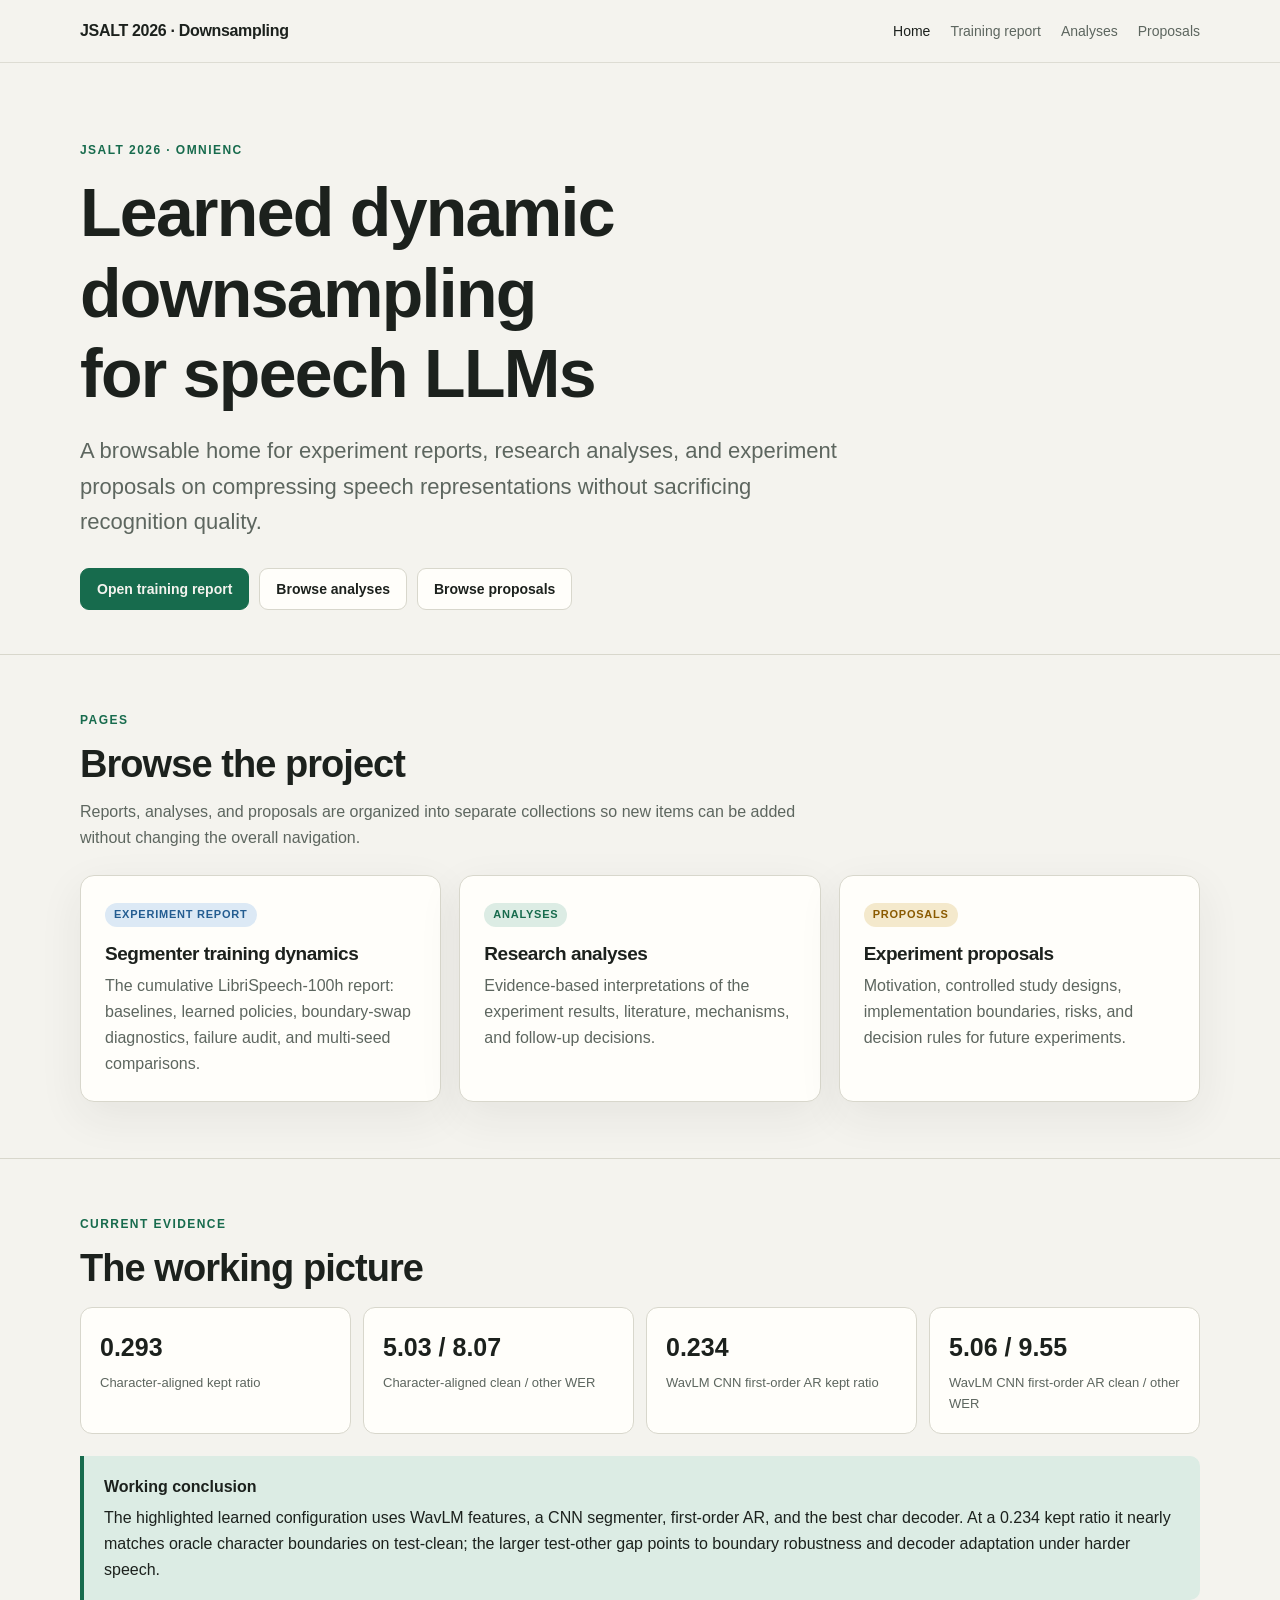
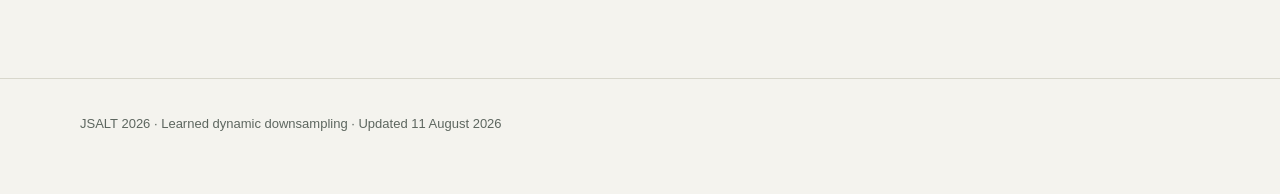
==== index.html @ a6badc4e "Add analyses and proposals collections" ====
<!doctype html>
<html lang="en">
<head>
  <meta charset="utf-8">
  <meta name="viewport" content="width=device-width, initial-scale=1">
  <meta name="description" content="JSALT 2026 research reports on learned dynamic downsampling for speech language models.">
  <title>JSALT 2026 · Speech Downsampling Research</title>
  <link rel="stylesheet" href="assets/site.css">
</head>
<body>
  <nav class="site-nav" aria-label="Primary navigation">
    <div class="nav-inner">
      <a class="brand" href="./">JSALT 2026 · Downsampling</a>
      <div class="nav-links">
        <a href="./" aria-current="page">Home</a>
        <a href="reports/segmenter-training.html">Training report</a>
        <a href="research/">Analyses</a>
        <a href="proposals/">Proposals</a>
      </div>
    </div>
  </nav>

  <main>
    <header class="hero">
      <div class="container">
        <p class="eyebrow">JSALT 2026 · OmniEnc</p>
        <h1>Learned dynamic downsampling for speech LLMs</h1>
        <p class="lede">A browsable home for experiment reports, research analyses, and experiment proposals on compressing speech representations without sacrificing recognition quality.</p>
        <div class="button-row">
          <a class="button primary" href="reports/segmenter-training.html">Open training report</a>
          <a class="button" href="research/">Browse analyses</a>
          <a class="button" href="proposals/">Browse proposals</a>
        </div>
      </div>
    </header>

    <section class="section">
      <div class="container">
        <p class="eyebrow">Pages</p>
        <h2>Browse the project</h2>
        <p class="section-intro">Reports, analyses, and proposals are organized into separate collections so new items can be added without changing the overall navigation.</p>
        <div class="card-grid three">
          <a class="card card-link" href="reports/segmenter-training.html">
            <span class="tag blue">Experiment report</span>
            <h3>Segmenter training dynamics</h3>
            <p>The cumulative LibriSpeech-100h report: baselines, learned policies, boundary-swap diagnostics, failure audit, and multi-seed comparisons.</p>
          </a>
          <a class="card card-link" href="research/">
            <span class="tag green">Analyses</span>
            <h3>Research analyses</h3>
            <p>Evidence-based interpretations of the experiment results, literature, mechanisms, and follow-up decisions.</p>
          </a>
          <a class="card card-link" href="proposals/">
            <span class="tag amber">Proposals</span>
            <h3>Experiment proposals</h3>
            <p>Motivation, controlled study designs, implementation boundaries, risks, and decision rules for future experiments.</p>
          </a>
        </div>
      </div>
    </section>

    <section class="section">
      <div class="container">
        <p class="eyebrow">Current evidence</p>
        <h2>The working picture</h2>
        <div class="stat-grid">
          <div class="stat"><strong>0.293</strong><span>Character-aligned kept ratio</span></div>
          <div class="stat"><strong>5.03 / 8.07</strong><span>Character-aligned clean / other WER</span></div>
          <div class="stat"><strong>0.234</strong><span>WavLM CNN first-order AR kept ratio</span></div>
          <div class="stat"><strong>5.06 / 9.55</strong><span>WavLM CNN first-order AR clean / other WER</span></div>
        </div>
        <div class="callout">
          <strong>Working conclusion</strong>
          <p>The highlighted learned configuration uses WavLM features, a CNN segmenter, first-order AR, and the best char decoder. At a 0.234 kept ratio it nearly matches oracle character boundaries on test-clean; the larger test-other gap points to boundary robustness and decoder adaptation under harder speech.</p>
        </div>
      </div>
    </section>
  </main>

  <footer class="site-footer">
    <div class="container">JSALT 2026 · Learned dynamic downsampling · Updated 11 August 2026</div>
  </footer>
</body>
</html>
---- assets/site.css ----
:root {
  color-scheme: light;
  --bg: #f4f3ee;
  --surface: #fffefa;
  --surface-2: #ebe9df;
  --text: #1c211d;
  --muted: #5d665f;
  --border: #d8d7cc;
  --accent: #176b4d;
  --accent-soft: #dcece4;
  --blue: #245d91;
  --blue-soft: #dce9f5;
  --amber: #8a5a00;
  --amber-soft: #f4e9cc;
  --red: #934239;
  --red-soft: #f4dfdb;
  --shadow: 0 14px 45px rgba(42, 45, 39, 0.07);
}

@media (prefers-color-scheme: dark) {
  :root {
    color-scheme: dark;
    --bg: #121512;
    --surface: #191d1a;
    --surface-2: #242a25;
    --text: #edf1ed;
    --muted: #aab5ac;
    --border: #343c36;
    --accent: #6ac79e;
    --accent-soft: #183c2c;
    --blue: #81b8e8;
    --blue-soft: #1a3349;
    --amber: #edbd66;
    --amber-soft: #493817;
    --red: #e59489;
    --red-soft: #492824;
    --shadow: 0 14px 45px rgba(0, 0, 0, 0.2);
  }
}

* { box-sizing: border-box; }

html {
  scroll-behavior: smooth;
  scroll-padding-top: 84px;
}

body {
  margin: 0;
  background: var(--bg);
  color: var(--text);
  font: 16px/1.62 ui-sans-serif, -apple-system, BlinkMacSystemFont, "Segoe UI", sans-serif;
  -webkit-font-smoothing: antialiased;
}

a { color: var(--accent); }
a:hover { text-decoration-thickness: 2px; }

.site-nav {
  position: sticky;
  top: 0;
  z-index: 20;
  border-bottom: 1px solid color-mix(in srgb, var(--border) 80%, transparent);
  background: color-mix(in srgb, var(--bg) 88%, transparent);
  backdrop-filter: blur(14px);
}

.nav-inner {
  width: min(1120px, calc(100% - 40px));
  min-height: 62px;
  margin: auto;
  display: flex;
  align-items: center;
  gap: 24px;
}

.brand {
  margin-right: auto;
  color: var(--text);
  font-weight: 730;
  letter-spacing: -0.02em;
  text-decoration: none;
}

.nav-links { display: flex; gap: 20px; }
.nav-links a { color: var(--muted); font-size: 14px; text-decoration: none; }
.nav-links a:hover, .nav-links a[aria-current="page"] { color: var(--text); }

.container {
  width: min(1120px, calc(100% - 40px));
  margin: auto;
}

.hero {
  padding: 78px 0 44px;
  border-bottom: 1px solid var(--border);
}

.eyebrow {
  margin: 0 0 12px;
  color: var(--accent);
  font-size: 12px;
  font-weight: 760;
  letter-spacing: 0.12em;
  text-transform: uppercase;
}

h1, h2, h3 {
  line-height: 1.18;
  letter-spacing: -0.025em;
  text-wrap: balance;
}

h1 { max-width: 900px; margin: 0; font-size: clamp(36px, 6vw, 68px); }
h2 { margin: 0 0 16px; font-size: clamp(27px, 3vw, 38px); }
h3 { margin: 0 0 8px; font-size: 19px; }

.lede {
  max-width: 780px;
  margin: 20px 0 0;
  color: var(--muted);
  font-size: clamp(18px, 2vw, 22px);
}

.meta { margin-top: 22px; color: var(--muted); font-size: 13px; }

.button-row { display: flex; flex-wrap: wrap; gap: 10px; margin-top: 28px; }
.button {
  display: inline-flex;
  align-items: center;
  min-height: 42px;
  padding: 0 16px;
  border: 1px solid var(--border);
  border-radius: 9px;
  background: var(--surface);
  color: var(--text);
  font-size: 14px;
  font-weight: 680;
  text-decoration: none;
}
.button.primary { border-color: var(--accent); background: var(--accent); color: var(--bg); }

.section { padding: 56px 0; border-bottom: 1px solid var(--border); }
.section-intro { max-width: 760px; margin: -4px 0 24px; color: var(--muted); }

.card-grid { display: grid; grid-template-columns: repeat(2, 1fr); gap: 18px; }
.card-grid.three { grid-template-columns: repeat(3, 1fr); }
.card {
  min-width: 0;
  padding: 24px;
  border: 1px solid var(--border);
  border-radius: 14px;
  background: var(--surface);
  box-shadow: var(--shadow);
}
.card p { margin: 8px 0 0; color: var(--muted); }
.card .tag { margin-bottom: 16px; }
.card .item-meta { margin-top: 18px; font-size: 12px; }
.card-link { display: block; color: inherit; text-decoration: none; }
.card-link:hover { border-color: var(--accent); transform: translateY(-1px); }

.tag {
  display: inline-flex;
  padding: 3px 9px;
  border-radius: 999px;
  background: var(--surface-2);
  color: var(--muted);
  font-size: 11px;
  font-weight: 760;
  letter-spacing: 0.07em;
  text-transform: uppercase;
}
.tag.green { background: var(--accent-soft); color: var(--accent); }
.tag.blue { background: var(--blue-soft); color: var(--blue); }
.tag.amber { background: var(--amber-soft); color: var(--amber); }

.stat-grid { display: grid; grid-template-columns: repeat(4, 1fr); gap: 12px; }
.stat {
  padding: 19px;
  border: 1px solid var(--border);
  border-radius: 12px;
  background: var(--surface);
}
.stat strong { display: block; font-size: 25px; font-variant-numeric: tabular-nums; }
.stat span { display: block; margin-top: 4px; color: var(--muted); font-size: 13px; }

.callout {
  margin: 22px 0;
  padding: 18px 20px;
  border-left: 4px solid var(--accent);
  border-radius: 0 10px 10px 0;
  background: var(--accent-soft);
}
.callout.amber { border-color: var(--amber); background: var(--amber-soft); }
.callout.red { border-color: var(--red); background: var(--red-soft); }
.callout p { margin: 5px 0 0; }

.prose { max-width: 820px; }
.prose p { margin: 0 0 18px; }
.prose li + li { margin-top: 8px; }

.split { display: grid; grid-template-columns: 220px minmax(0, 820px); gap: 42px; align-items: start; }
.toc { position: sticky; top: 88px; padding: 16px; border-left: 2px solid var(--border); }
.toc strong { display: block; margin-bottom: 9px; font-size: 12px; letter-spacing: .08em; text-transform: uppercase; }
.toc a { display: block; padding: 4px 0; color: var(--muted); font-size: 13px; text-decoration: none; }
.toc a:hover { color: var(--text); }

.table-wrap { overflow-x: auto; margin: 22px 0; border: 1px solid var(--border); border-radius: 12px; }
table { width: 100%; border-collapse: collapse; background: var(--surface); font-size: 14px; }
th, td { padding: 12px 14px; border-bottom: 1px solid var(--border); text-align: left; vertical-align: top; }
tr:last-child td { border-bottom: 0; }
th { color: var(--muted); font-size: 11px; letter-spacing: .07em; text-transform: uppercase; }

.steps { list-style: none; margin: 24px 0; padding: 0; counter-reset: step; }
.steps li { position: relative; margin: 0 0 14px; padding: 18px 20px 18px 64px; border: 1px solid var(--border); border-radius: 12px; background: var(--surface); }
.steps li::before {
  counter-increment: step;
  content: counter(step);
  position: absolute;
  top: 17px;
  left: 18px;
  width: 28px;
  height: 28px;
  display: grid;
  place-items: center;
  border-radius: 50%;
  background: var(--accent-soft);
  color: var(--accent);
  font-weight: 800;
}
.steps strong { display: block; margin-bottom: 4px; }
.steps p { margin: 0; color: var(--muted); }

code, .math {
  font-family: ui-monospace, "SFMono-Regular", Consolas, monospace;
  font-size: .92em;
}
.equation { overflow-x: auto; margin: 14px 0; padding: 14px 16px; border-radius: 9px; background: var(--surface-2); }

details { margin: 16px 0; padding: 16px 18px; border: 1px solid var(--border); border-radius: 10px; background: var(--surface); }
summary { cursor: pointer; font-weight: 720; }

.references { padding-left: 20px; font-size: 14px; }
.references li + li { margin-top: 8px; }

.site-footer { padding: 34px 0 60px; color: var(--muted); font-size: 13px; }

.report-shell { height: 100vh; display: flex; flex-direction: column; overflow: hidden; }
.report-bar {
  flex: 0 0 auto;
  min-height: 52px;
  padding: 8px 18px;
  display: flex;
  align-items: center;
  gap: 16px;
  border-bottom: 1px solid var(--border);
  background: var(--bg);
  overflow-x: auto;
}
.report-bar strong { margin-right: auto; font-size: 14px; }
.report-bar a { color: var(--muted); font-size: 13px; text-decoration: none; }
.report-bar a:hover, .report-bar a[aria-current="page"] { color: var(--text); }
.report-bar strong, .report-bar a { flex: 0 0 auto; white-space: nowrap; }
.report-frame { width: 100%; height: 100%; border: 0; background: var(--surface); }

@media (max-width: 850px) {
  .card-grid.three, .stat-grid { grid-template-columns: repeat(2, 1fr); }
  .split { grid-template-columns: 1fr; }
  .toc { position: static; display: none; }
}

@media (max-width: 620px) {
  .nav-inner, .container { width: min(100% - 28px, 1120px); }
  .nav-links a:not([aria-current="page"]) { display: none; }
  .hero { padding-top: 48px; }
  .card-grid, .card-grid.three, .stat-grid { grid-template-columns: 1fr; }
  .card { padding: 20px; }
  .report-bar span { display: none; }
}

@media print {
  .site-nav, .toc, .button-row { display: none; }
  body { background: white; color: black; }
  .container { width: 100%; }
  .hero { padding-top: 0; }
  .card, .stat, details { box-shadow: none; break-inside: avoid; }
}
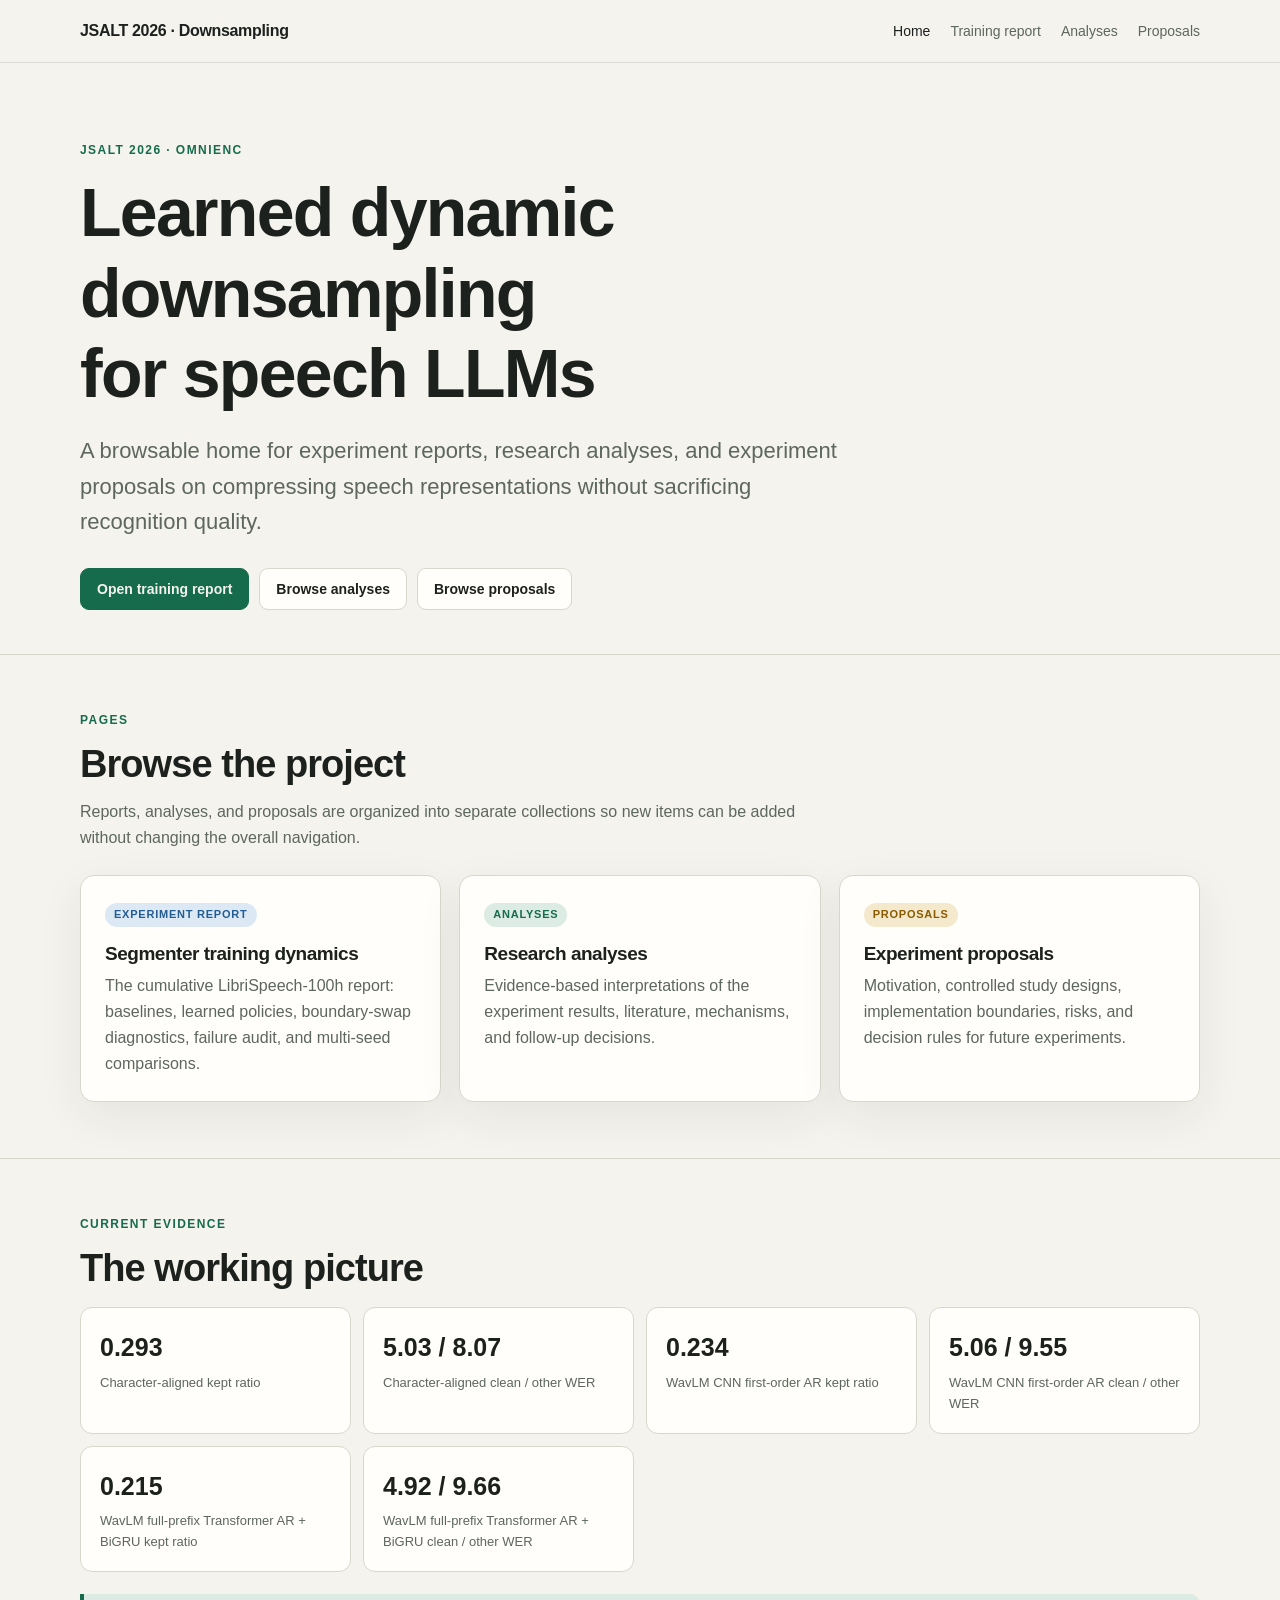
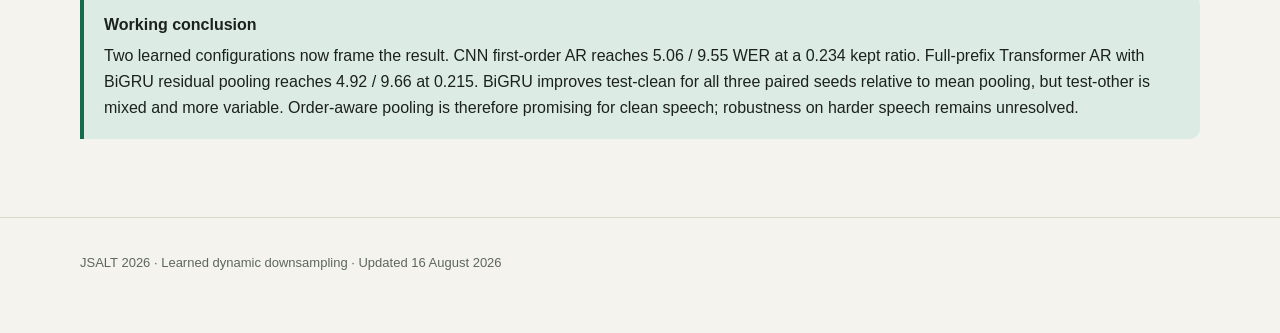
==== commit af13c371: "Add full-prefix Transformer AR pooling results" ====
--- a/index.html
+++ b/index.html
@@ -68,17 +68,19 @@
           <div class="stat"><strong>5.03 / 8.07</strong><span>Character-aligned clean / other WER</span></div>
           <div class="stat"><strong>0.234</strong><span>WavLM CNN first-order AR kept ratio</span></div>
           <div class="stat"><strong>5.06 / 9.55</strong><span>WavLM CNN first-order AR clean / other WER</span></div>
+          <div class="stat"><strong>0.215</strong><span>WavLM full-prefix Transformer AR + BiGRU kept ratio</span></div>
+          <div class="stat"><strong>4.92 / 9.66</strong><span>WavLM full-prefix Transformer AR + BiGRU clean / other WER</span></div>
         </div>
         <div class="callout">
           <strong>Working conclusion</strong>
-          <p>The highlighted learned configuration uses WavLM features, a CNN segmenter, first-order AR, and the best char decoder. At a 0.234 kept ratio it nearly matches oracle character boundaries on test-clean; the larger test-other gap points to boundary robustness and decoder adaptation under harder speech.</p>
+          <p>Two learned configurations now frame the result. CNN first-order AR reaches 5.06 / 9.55 WER at a 0.234 kept ratio. Full-prefix Transformer AR with BiGRU residual pooling reaches 4.92 / 9.66 at 0.215. BiGRU improves test-clean for all three paired seeds relative to mean pooling, but test-other is mixed and more variable. Order-aware pooling is therefore promising for clean speech; robustness on harder speech remains unresolved.</p>
         </div>
       </div>
     </section>
   </main>
 
   <footer class="site-footer">
-    <div class="container">JSALT 2026 · Learned dynamic downsampling · Updated 11 August 2026</div>
+    <div class="container">JSALT 2026 · Learned dynamic downsampling · Updated 16 August 2026</div>
   </footer>
 </body>
 </html>
--- a/assets/site.css
+++ b/assets/site.css
@@ -207,9 +207,21 @@
 
 .table-wrap { overflow-x: auto; margin: 22px 0; border: 1px solid var(--border); border-radius: 12px; }
 table { width: 100%; border-collapse: collapse; background: var(--surface); font-size: 14px; }
+caption { padding: 11px 14px; color: var(--muted); font-size: 13px; text-align: left; caption-side: bottom; }
 th, td { padding: 12px 14px; border-bottom: 1px solid var(--border); text-align: left; vertical-align: top; }
 tr:last-child td { border-bottom: 0; }
 th { color: var(--muted); font-size: 11px; letter-spacing: .07em; text-transform: uppercase; }
+
+.analysis-figure { margin: 28px 0; }
+.analysis-figure img {
+  display: block;
+  width: 100%;
+  height: auto;
+  border: 1px solid var(--border);
+  border-radius: 12px;
+  background: white;
+}
+.analysis-figure figcaption { margin-top: 10px; color: var(--muted); font-size: 13px; }
 
 .steps { list-style: none; margin: 24px 0; padding: 0; counter-reset: step; }
 .steps li { position: relative; margin: 0 0 14px; padding: 18px 20px 18px 64px; border: 1px solid var(--border); border-radius: 12px; background: var(--surface); }
@@ -236,6 +248,8 @@
   font-size: .92em;
 }
 .equation { overflow-x: auto; margin: 14px 0; padding: 14px 16px; border-radius: 9px; background: var(--surface-2); }
+.equation mjx-container[display="true"] { margin: 0 !important; }
+mjx-container { max-width: 100%; }
 
 details { margin: 16px 0; padding: 16px 18px; border: 1px solid var(--border); border-radius: 10px; background: var(--surface); }
 summary { cursor: pointer; font-weight: 720; }
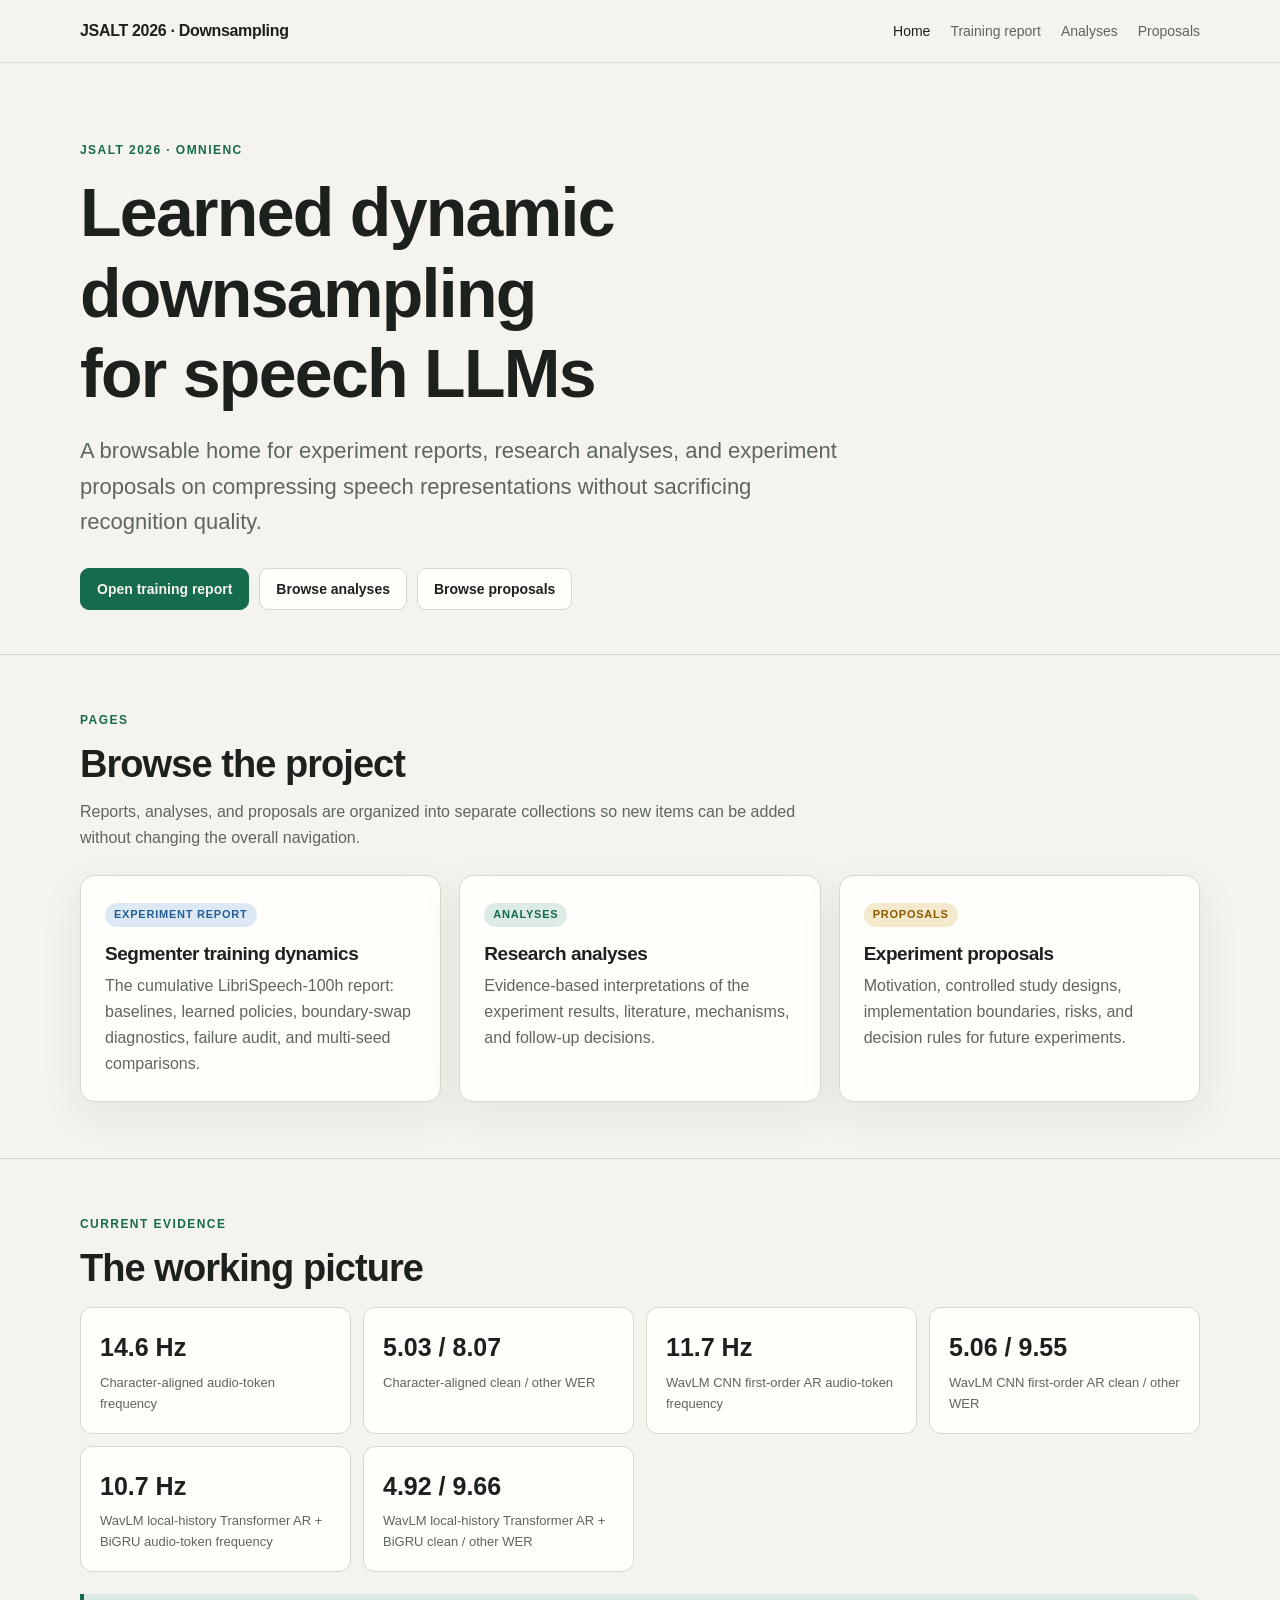
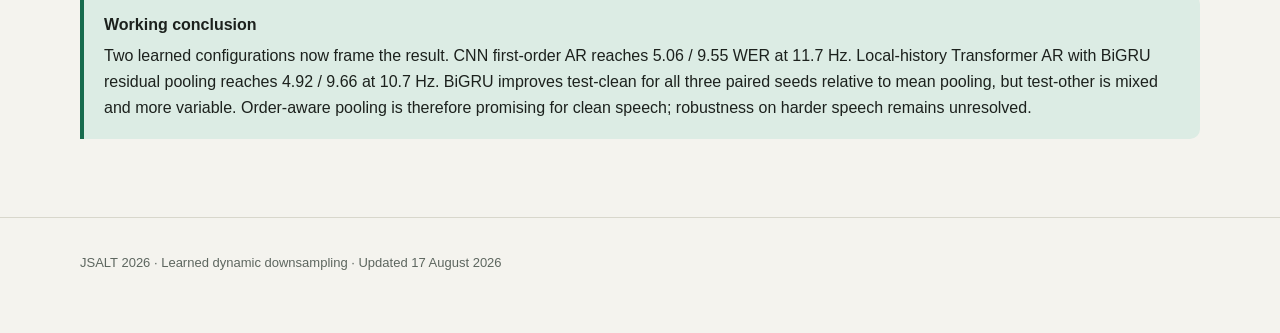
==== commit f3315d15: "Document BiGRU pooling and report compression in Hz" ====
--- a/index.html
+++ b/index.html
@@ -64,23 +64,23 @@
         <p class="eyebrow">Current evidence</p>
         <h2>The working picture</h2>
         <div class="stat-grid">
-          <div class="stat"><strong>0.293</strong><span>Character-aligned kept ratio</span></div>
+          <div class="stat"><strong>14.6 Hz</strong><span>Character-aligned audio-token frequency</span></div>
           <div class="stat"><strong>5.03 / 8.07</strong><span>Character-aligned clean / other WER</span></div>
-          <div class="stat"><strong>0.234</strong><span>WavLM CNN first-order AR kept ratio</span></div>
+          <div class="stat"><strong>11.7 Hz</strong><span>WavLM CNN first-order AR audio-token frequency</span></div>
           <div class="stat"><strong>5.06 / 9.55</strong><span>WavLM CNN first-order AR clean / other WER</span></div>
-          <div class="stat"><strong>0.215</strong><span>WavLM full-prefix Transformer AR + BiGRU kept ratio</span></div>
-          <div class="stat"><strong>4.92 / 9.66</strong><span>WavLM full-prefix Transformer AR + BiGRU clean / other WER</span></div>
+          <div class="stat"><strong>10.7 Hz</strong><span>WavLM local-history Transformer AR + BiGRU audio-token frequency</span></div>
+          <div class="stat"><strong>4.92 / 9.66</strong><span>WavLM local-history Transformer AR + BiGRU clean / other WER</span></div>
         </div>
         <div class="callout">
           <strong>Working conclusion</strong>
-          <p>Two learned configurations now frame the result. CNN first-order AR reaches 5.06 / 9.55 WER at a 0.234 kept ratio. Full-prefix Transformer AR with BiGRU residual pooling reaches 4.92 / 9.66 at 0.215. BiGRU improves test-clean for all three paired seeds relative to mean pooling, but test-other is mixed and more variable. Order-aware pooling is therefore promising for clean speech; robustness on harder speech remains unresolved.</p>
+          <p>Two learned configurations now frame the result. CNN first-order AR reaches 5.06 / 9.55 WER at 11.7 Hz. Local-history Transformer AR with BiGRU residual pooling reaches 4.92 / 9.66 at 10.7 Hz. BiGRU improves test-clean for all three paired seeds relative to mean pooling, but test-other is mixed and more variable. Order-aware pooling is therefore promising for clean speech; robustness on harder speech remains unresolved.</p>
         </div>
       </div>
     </section>
   </main>
 
   <footer class="site-footer">
-    <div class="container">JSALT 2026 · Learned dynamic downsampling · Updated 16 August 2026</div>
+    <div class="container">JSALT 2026 · Learned dynamic downsampling · Updated 17 August 2026</div>
   </footer>
 </body>
 </html>
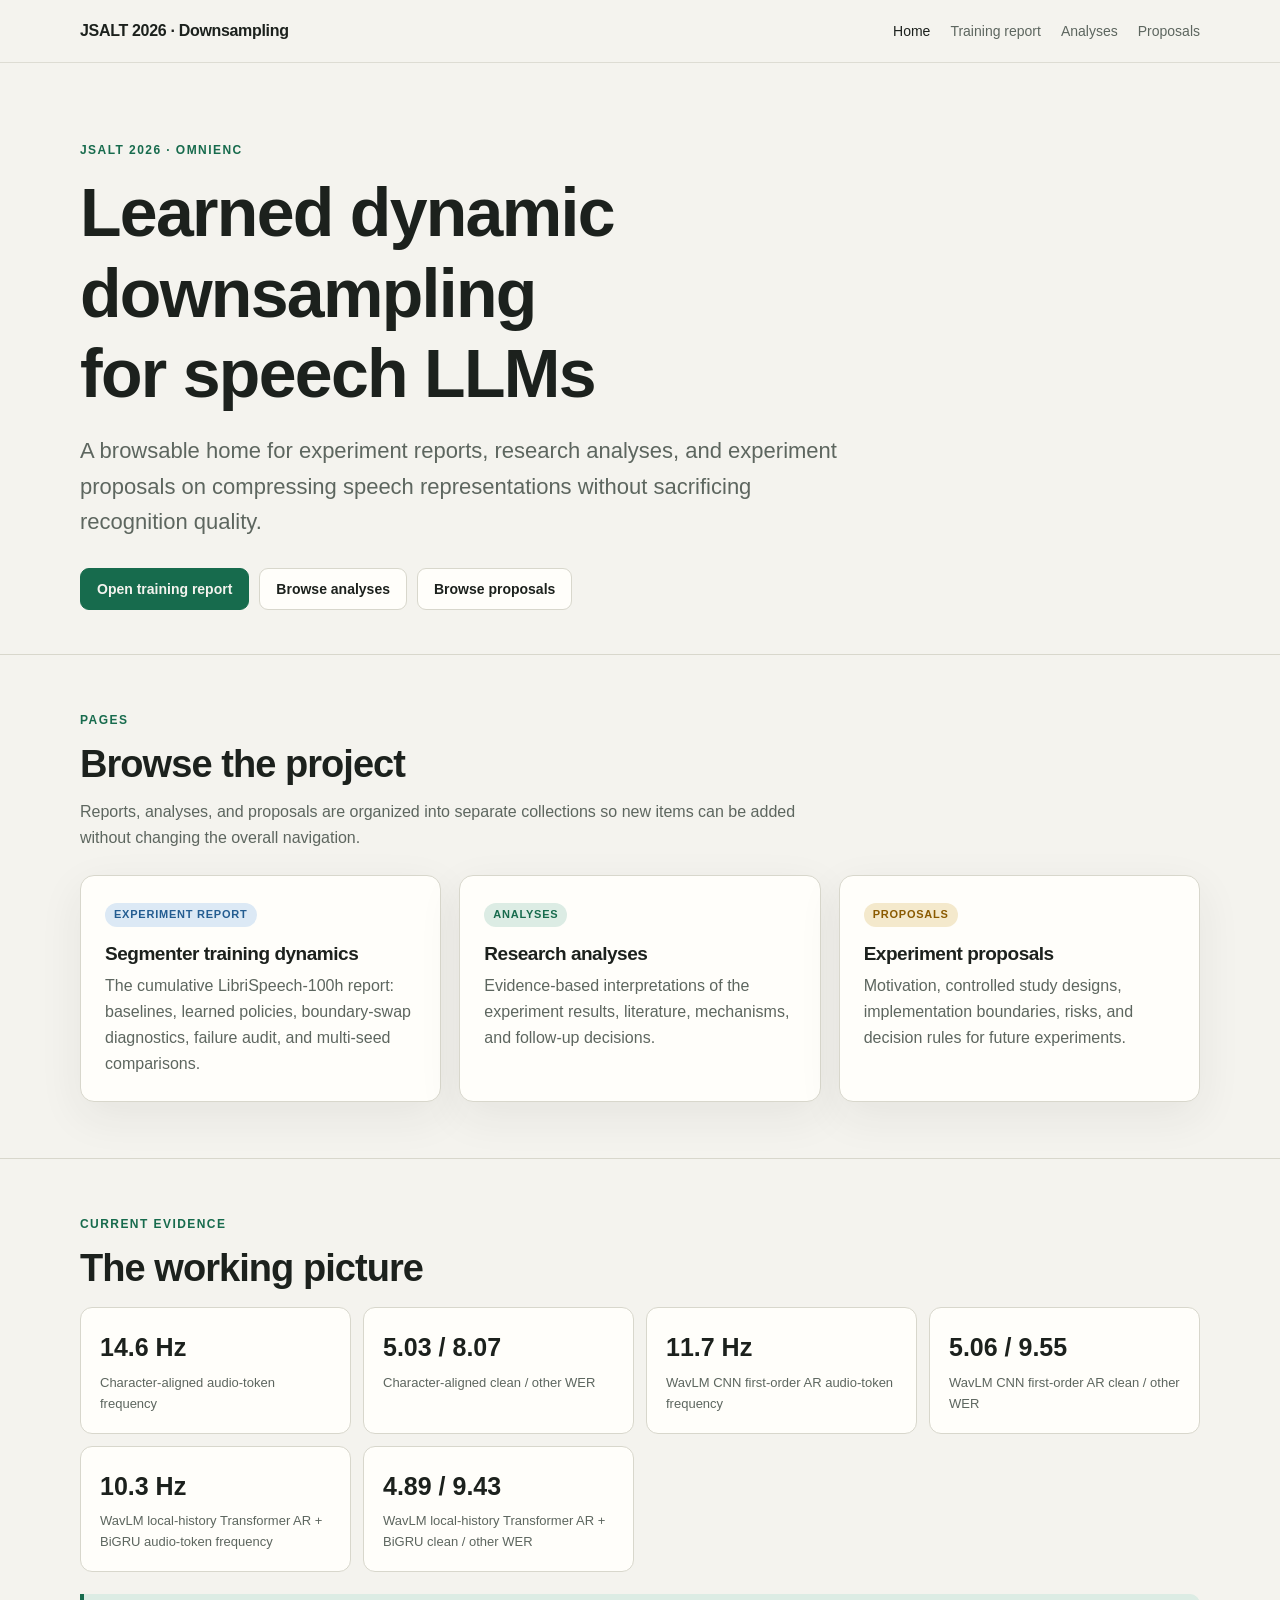
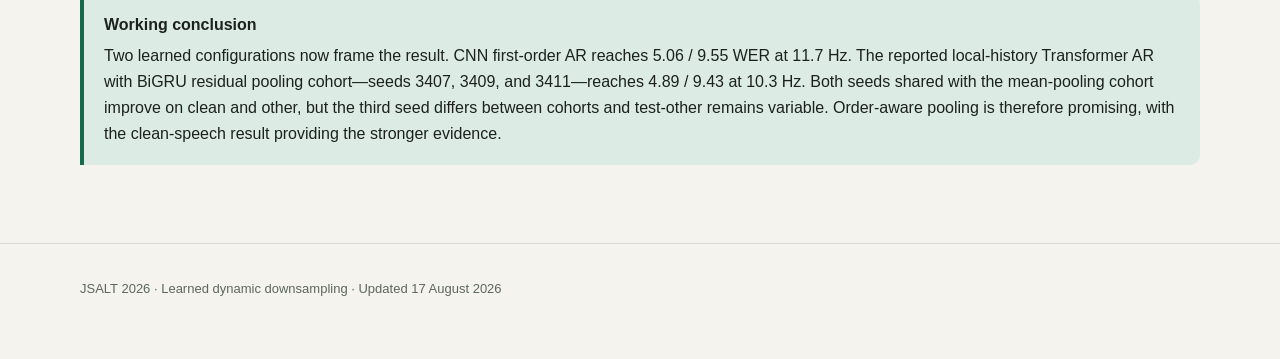
==== commit 801ae794: "Report selected BiGRU seed cohort" ====
--- a/index.html
+++ b/index.html
@@ -68,12 +68,12 @@
           <div class="stat"><strong>5.03 / 8.07</strong><span>Character-aligned clean / other WER</span></div>
           <div class="stat"><strong>11.7 Hz</strong><span>WavLM CNN first-order AR audio-token frequency</span></div>
           <div class="stat"><strong>5.06 / 9.55</strong><span>WavLM CNN first-order AR clean / other WER</span></div>
-          <div class="stat"><strong>10.7 Hz</strong><span>WavLM local-history Transformer AR + BiGRU audio-token frequency</span></div>
-          <div class="stat"><strong>4.92 / 9.66</strong><span>WavLM local-history Transformer AR + BiGRU clean / other WER</span></div>
+          <div class="stat"><strong>10.3 Hz</strong><span>WavLM local-history Transformer AR + BiGRU audio-token frequency</span></div>
+          <div class="stat"><strong>4.89 / 9.43</strong><span>WavLM local-history Transformer AR + BiGRU clean / other WER</span></div>
         </div>
         <div class="callout">
           <strong>Working conclusion</strong>
-          <p>Two learned configurations now frame the result. CNN first-order AR reaches 5.06 / 9.55 WER at 11.7 Hz. Local-history Transformer AR with BiGRU residual pooling reaches 4.92 / 9.66 at 10.7 Hz. BiGRU improves test-clean for all three paired seeds relative to mean pooling, but test-other is mixed and more variable. Order-aware pooling is therefore promising for clean speech; robustness on harder speech remains unresolved.</p>
+          <p>Two learned configurations now frame the result. CNN first-order AR reaches 5.06 / 9.55 WER at 11.7 Hz. The reported local-history Transformer AR with BiGRU residual pooling cohort—seeds 3407, 3409, and 3411—reaches 4.89 / 9.43 at 10.3 Hz. Both seeds shared with the mean-pooling cohort improve on clean and other, but the third seed differs between cohorts and test-other remains variable. Order-aware pooling is therefore promising, with the clean-speech result providing the stronger evidence.</p>
         </div>
       </div>
     </section>
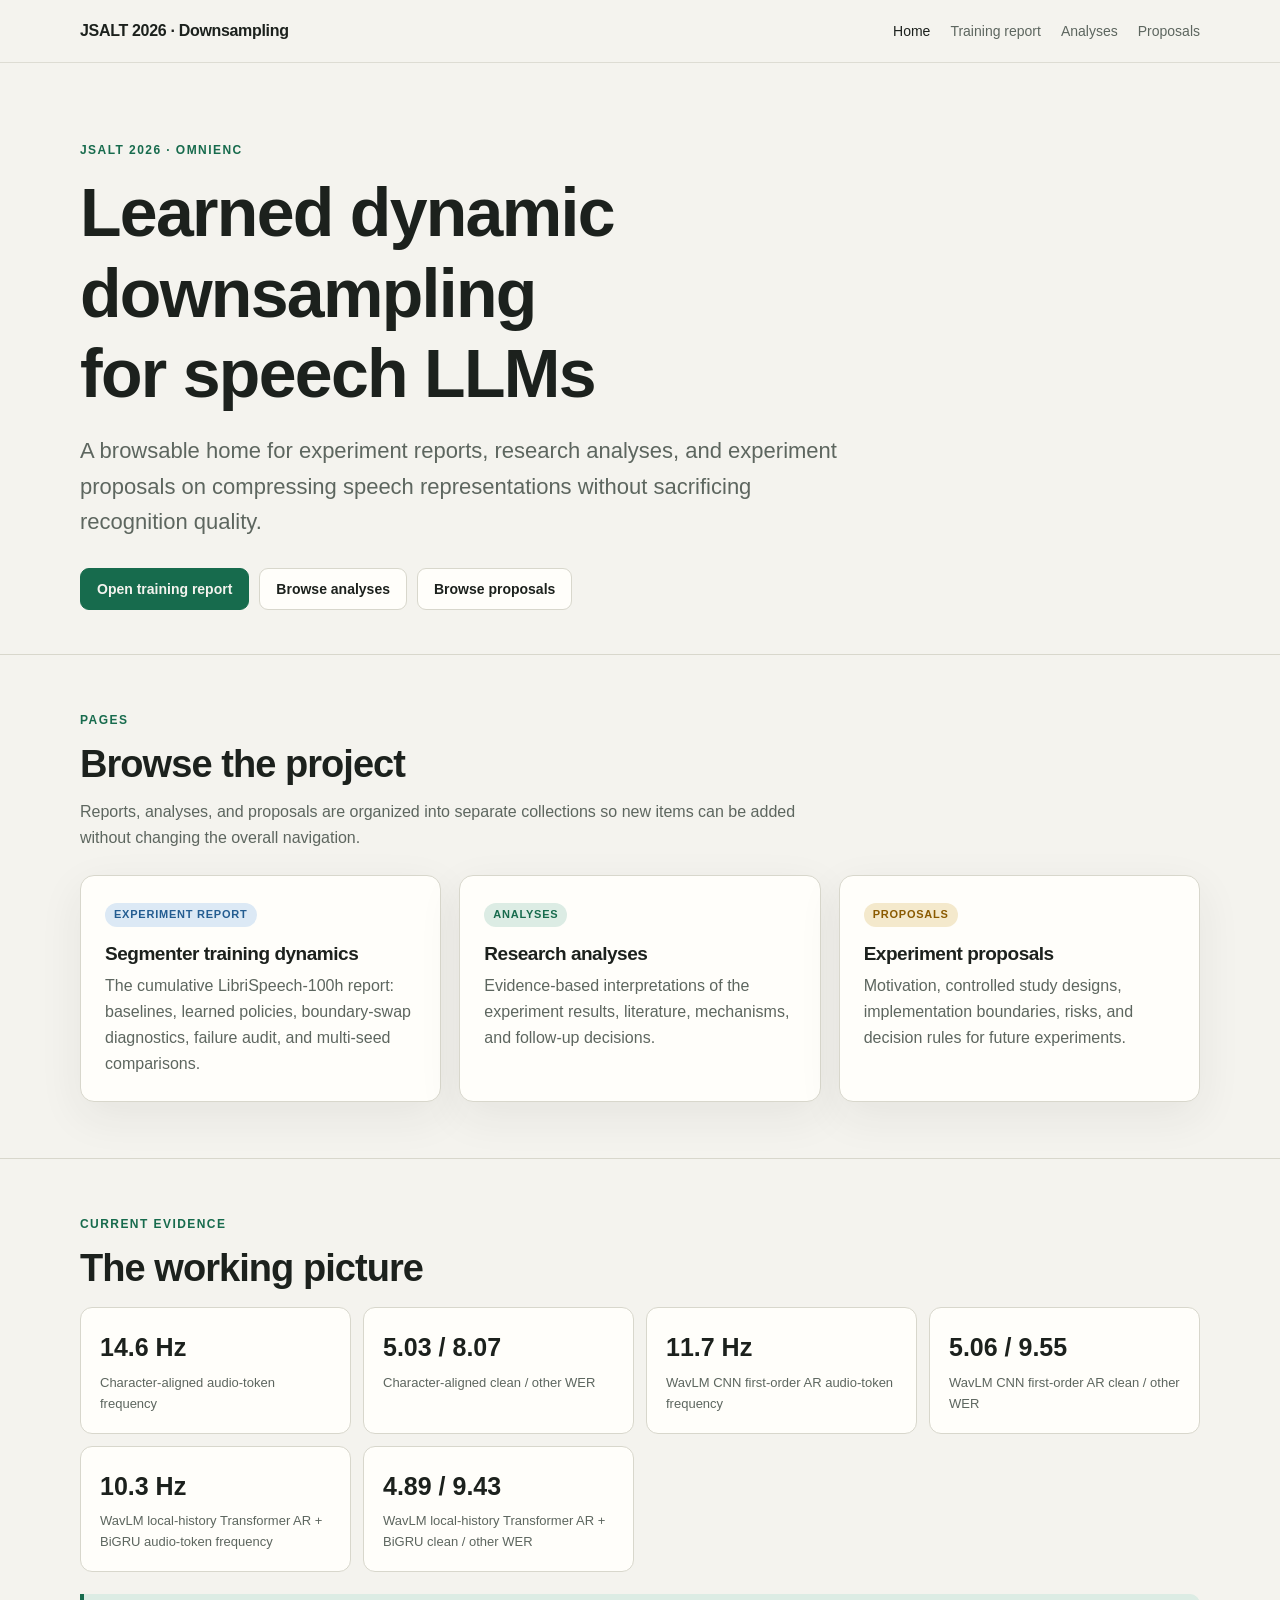
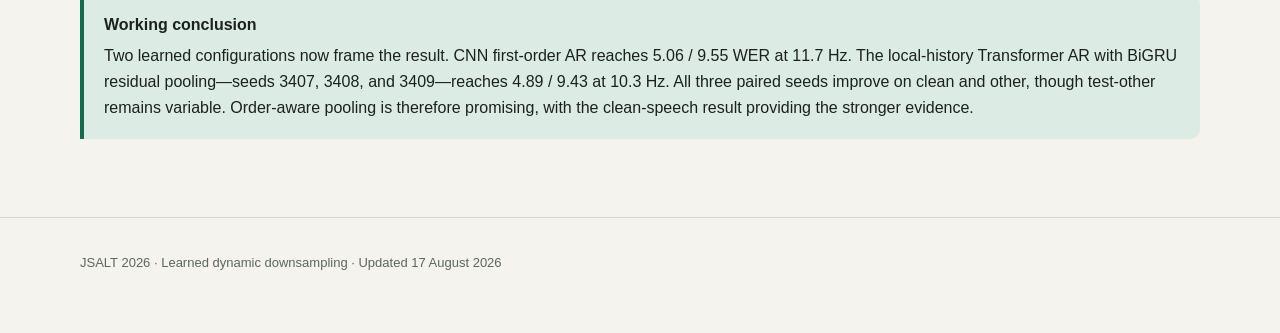
==== commit 6598cf41: "Update report with comprehensive system overview" ====
--- a/index.html
+++ b/index.html
@@ -73,7 +73,7 @@
         </div>
         <div class="callout">
           <strong>Working conclusion</strong>
-          <p>Two learned configurations now frame the result. CNN first-order AR reaches 5.06 / 9.55 WER at 11.7 Hz. The reported local-history Transformer AR with BiGRU residual pooling cohort—seeds 3407, 3409, and 3411—reaches 4.89 / 9.43 at 10.3 Hz. Both seeds shared with the mean-pooling cohort improve on clean and other, but the third seed differs between cohorts and test-other remains variable. Order-aware pooling is therefore promising, with the clean-speech result providing the stronger evidence.</p>
+          <p>Two learned configurations now frame the result. CNN first-order AR reaches 5.06 / 9.55 WER at 11.7 Hz. The local-history Transformer AR with BiGRU residual pooling—seeds 3407, 3408, and 3409—reaches 4.89 / 9.43 at 10.3 Hz. All three paired seeds improve on clean and other, though test-other remains variable. Order-aware pooling is therefore promising, with the clean-speech result providing the stronger evidence.</p>
         </div>
       </div>
     </section>
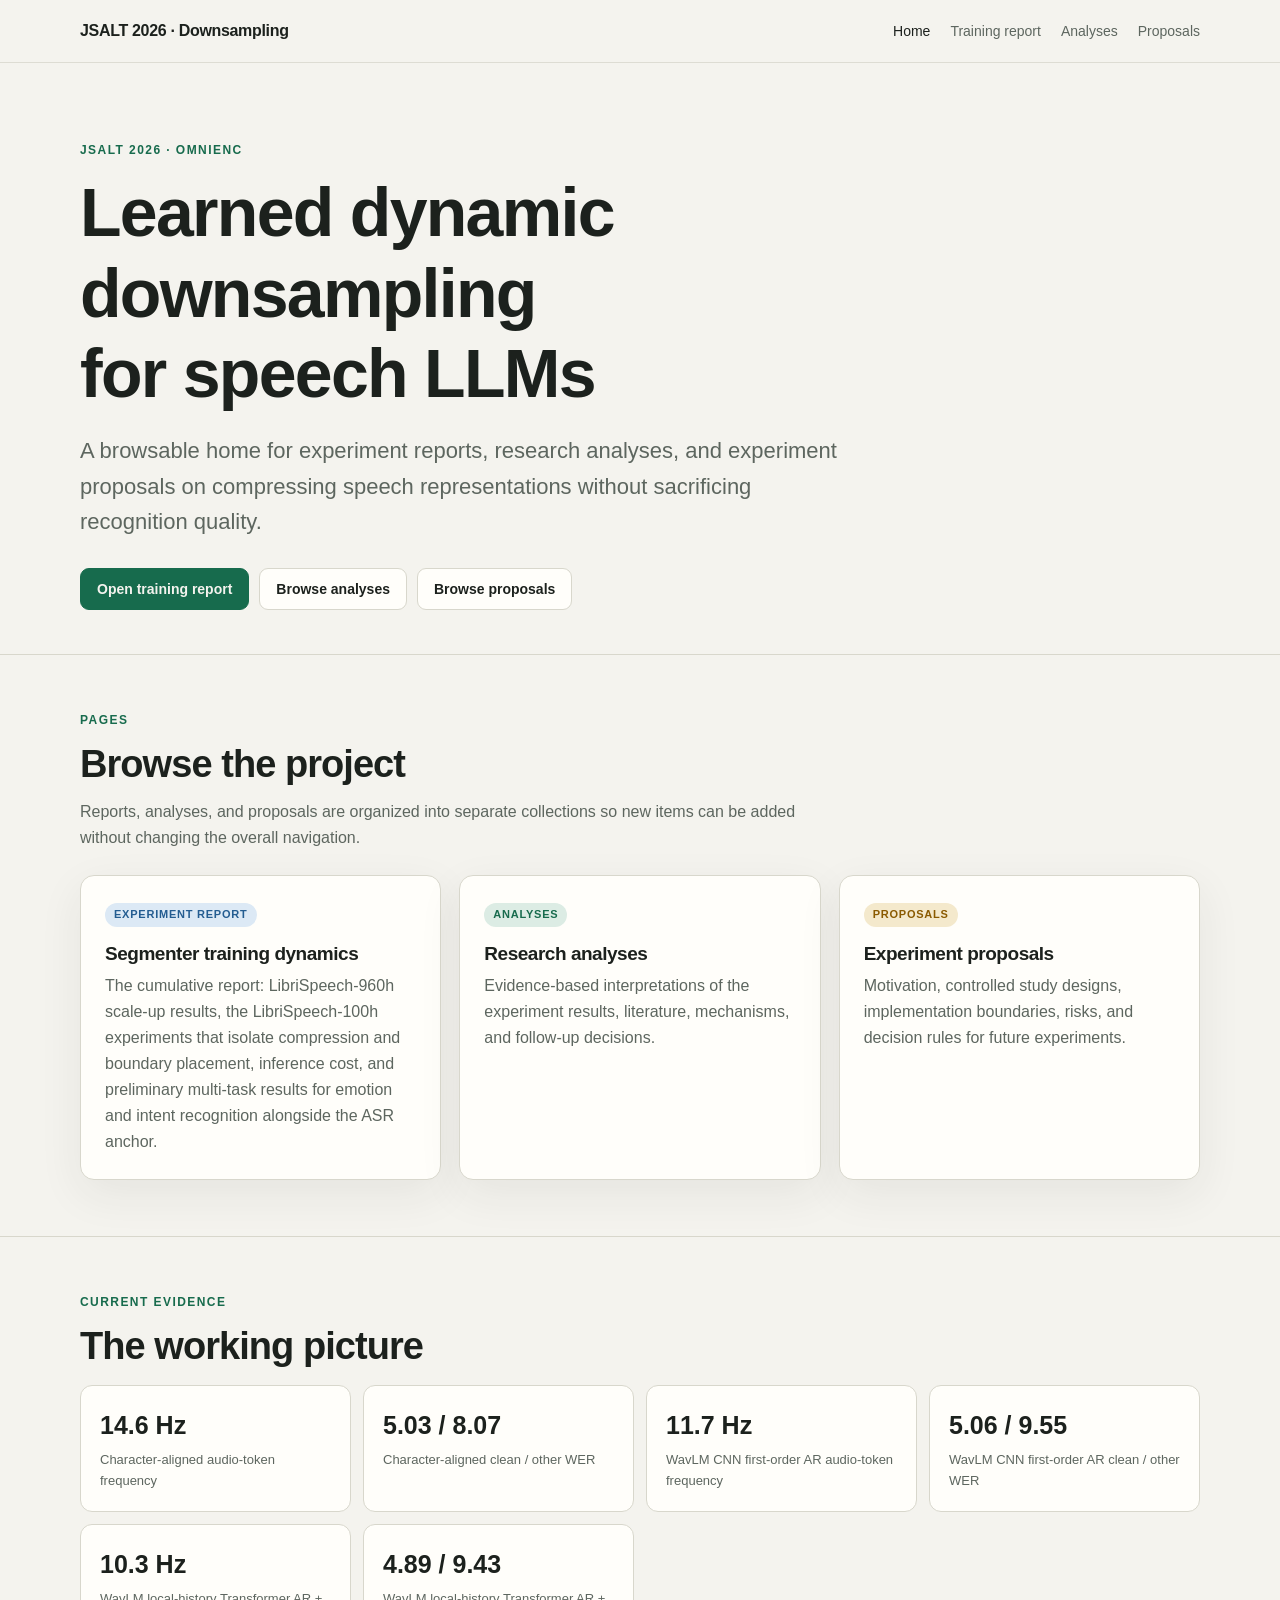
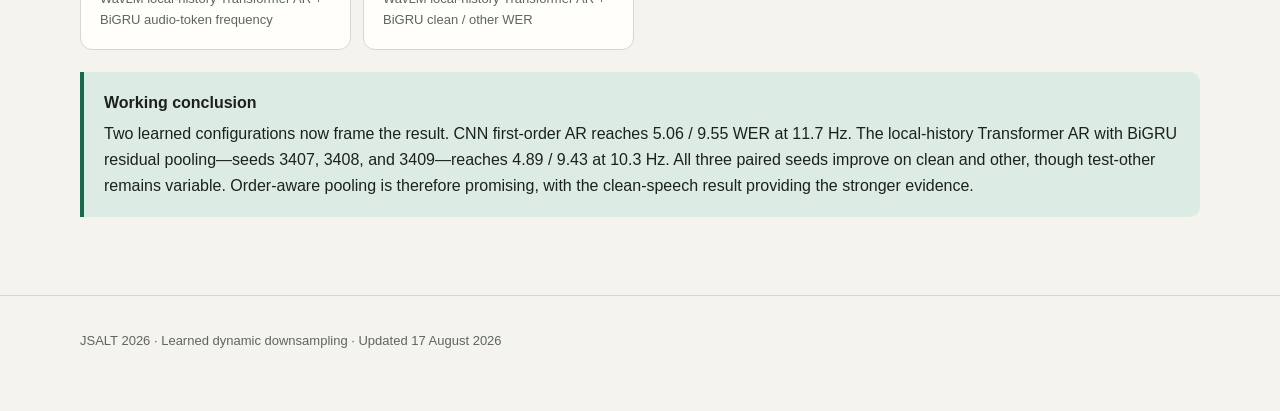
==== commit 01b9f624: "Publish WIP non-ASR multi-task results in the training report Adds a work-in-progress section at the" ====
--- a/index.html
+++ b/index.html
@@ -43,7 +43,7 @@
           <a class="card card-link" href="reports/segmenter-training.html">
             <span class="tag blue">Experiment report</span>
             <h3>Segmenter training dynamics</h3>
-            <p>The cumulative LibriSpeech-100h report: baselines, learned policies, boundary-swap diagnostics, failure audit, and multi-seed comparisons.</p>
+            <p>The cumulative report: LibriSpeech-960h scale-up results, the LibriSpeech-100h experiments that isolate compression and boundary placement, inference cost, and preliminary multi-task results for emotion and intent recognition alongside the ASR anchor.</p>
           </a>
           <a class="card card-link" href="research/">
             <span class="tag green">Analyses</span>
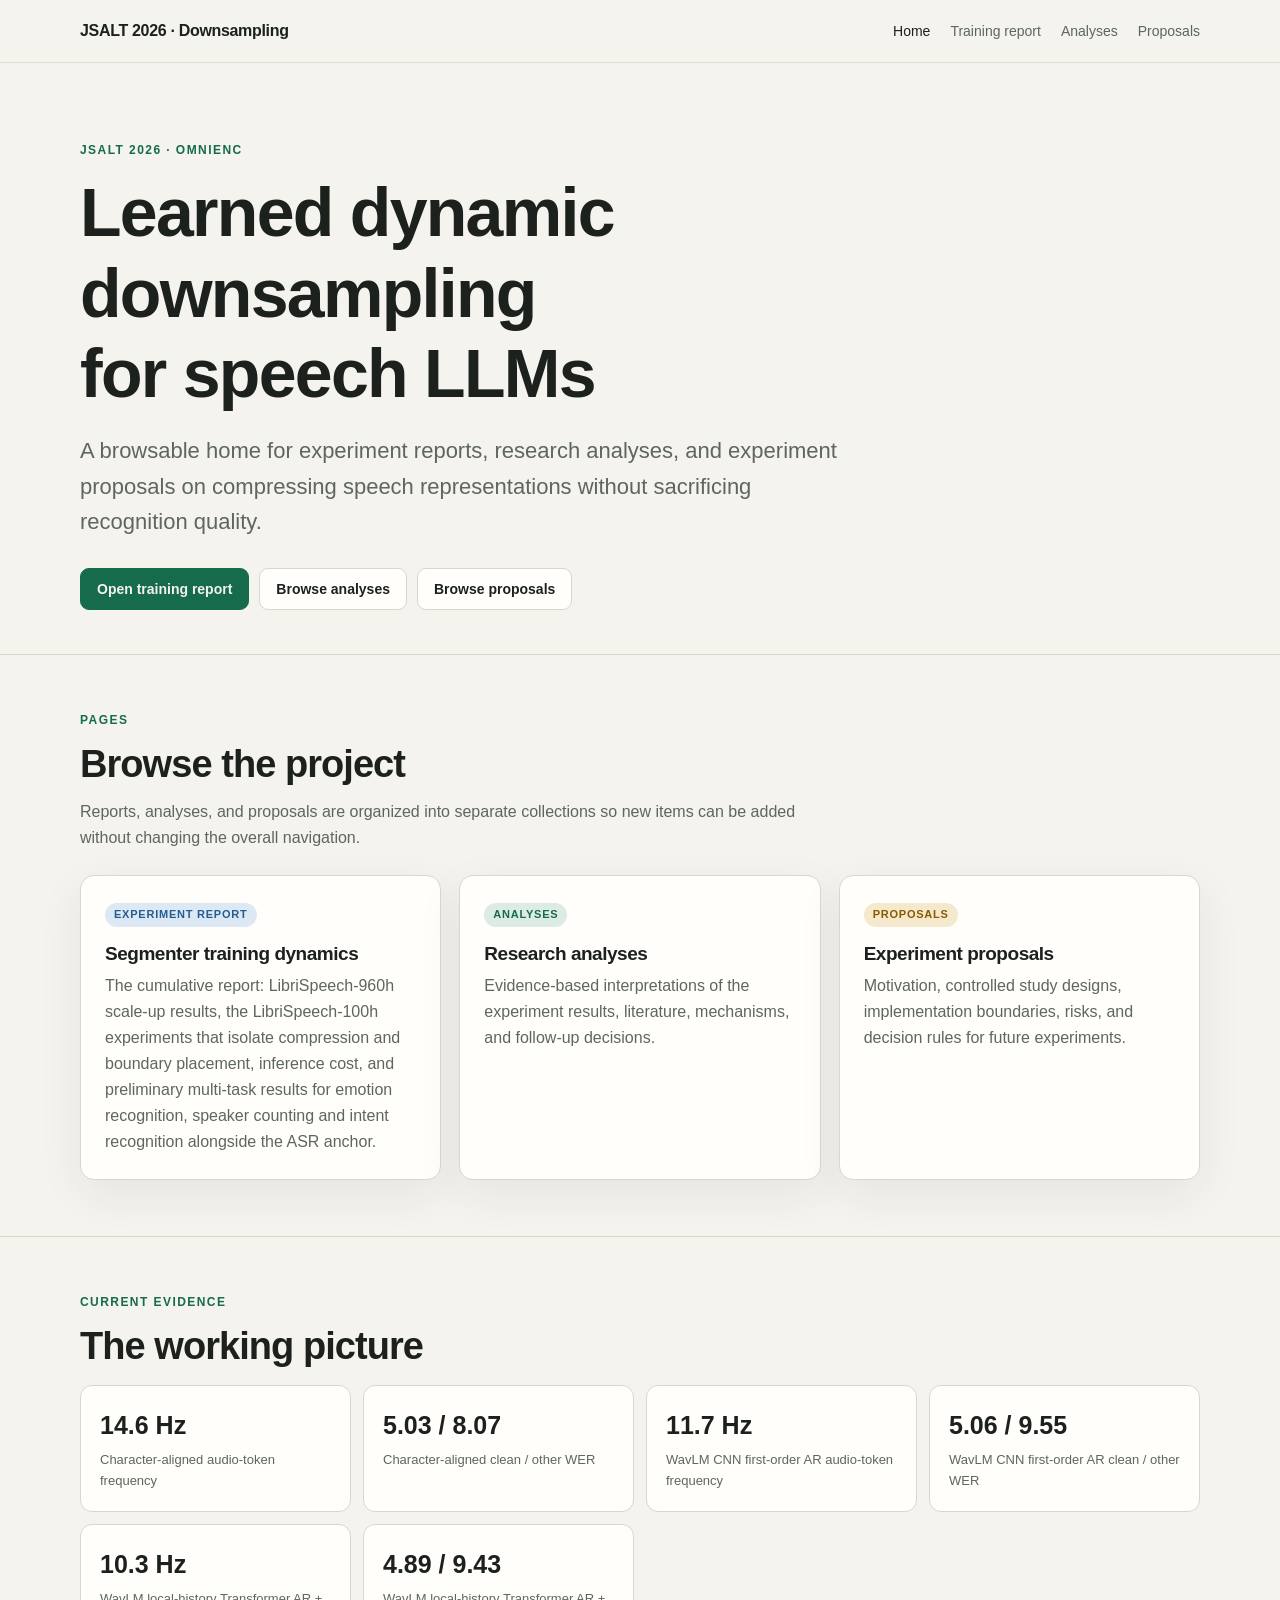
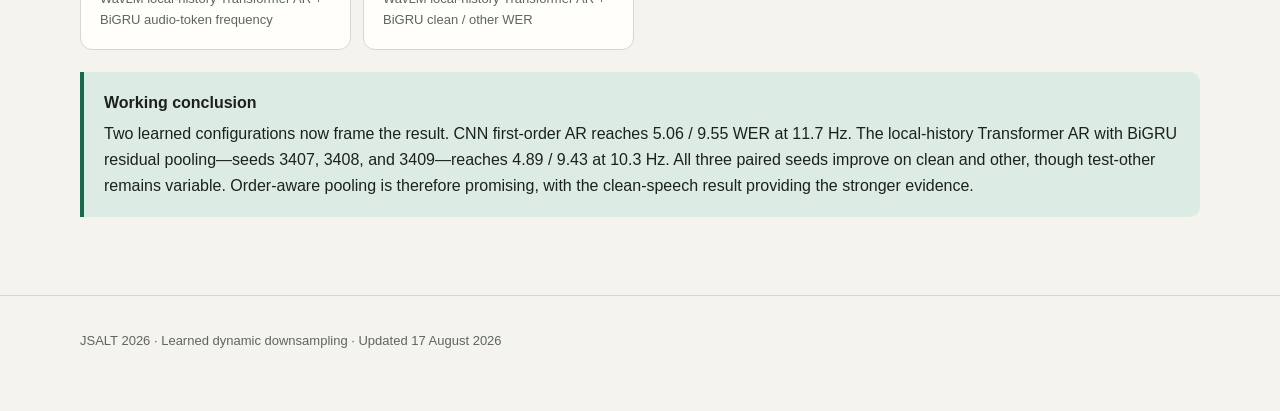
==== commit 22c82945: "Publish the non-ASR WIP section as a single-checkpoint report Replace the reward-vs-auxiliary rate-c" ====
--- a/index.html
+++ b/index.html
@@ -43,7 +43,7 @@
           <a class="card card-link" href="reports/segmenter-training.html">
             <span class="tag blue">Experiment report</span>
             <h3>Segmenter training dynamics</h3>
-            <p>The cumulative report: LibriSpeech-960h scale-up results, the LibriSpeech-100h experiments that isolate compression and boundary placement, inference cost, and preliminary multi-task results for emotion and intent recognition alongside the ASR anchor.</p>
+            <p>The cumulative report: LibriSpeech-960h scale-up results, the LibriSpeech-100h experiments that isolate compression and boundary placement, inference cost, and preliminary multi-task results for emotion recognition, speaker counting and intent recognition alongside the ASR anchor.</p>
           </a>
           <a class="card card-link" href="research/">
             <span class="tag green">Analyses</span>
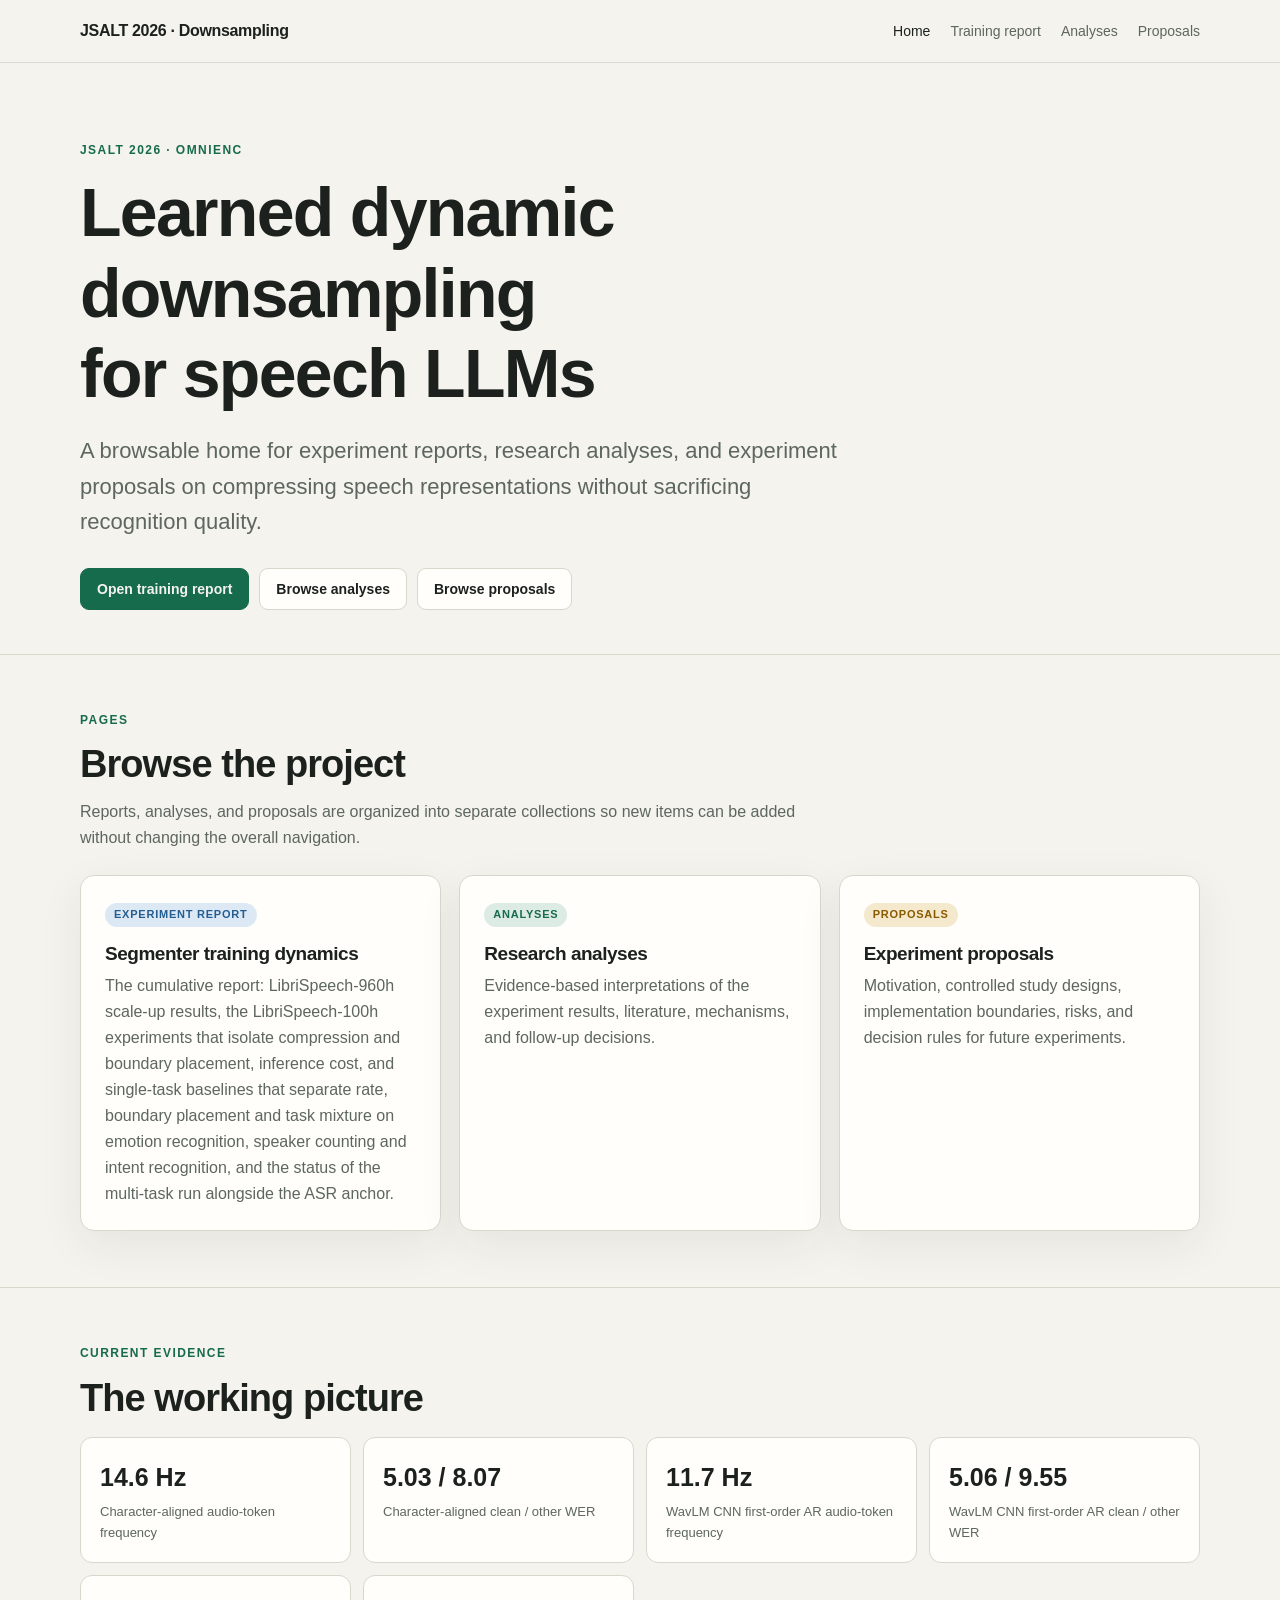
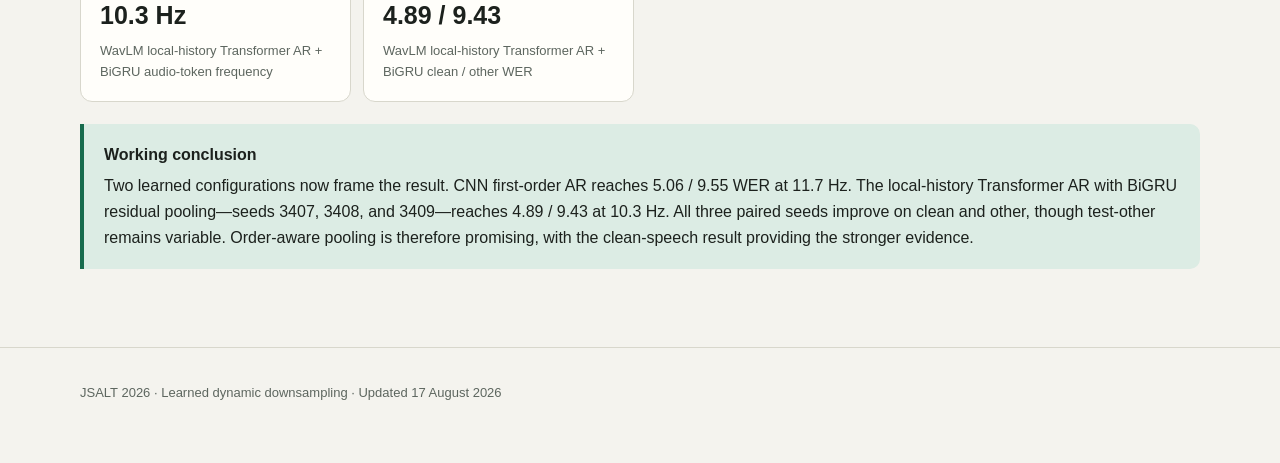
==== commit 8f3c27a3: "Publish the single-task baseline results in the WIP section The baselines now lead the section: a 10" ====
--- a/index.html
+++ b/index.html
@@ -43,7 +43,7 @@
           <a class="card card-link" href="reports/segmenter-training.html">
             <span class="tag blue">Experiment report</span>
             <h3>Segmenter training dynamics</h3>
-            <p>The cumulative report: LibriSpeech-960h scale-up results, the LibriSpeech-100h experiments that isolate compression and boundary placement, inference cost, and preliminary multi-task results for emotion recognition, speaker counting and intent recognition alongside the ASR anchor.</p>
+            <p>The cumulative report: LibriSpeech-960h scale-up results, the LibriSpeech-100h experiments that isolate compression and boundary placement, inference cost, and single-task baselines that separate rate, boundary placement and task mixture on emotion recognition, speaker counting and intent recognition, and the status of the multi-task run alongside the ASR anchor.</p>
           </a>
           <a class="card card-link" href="research/">
             <span class="tag green">Analyses</span>
